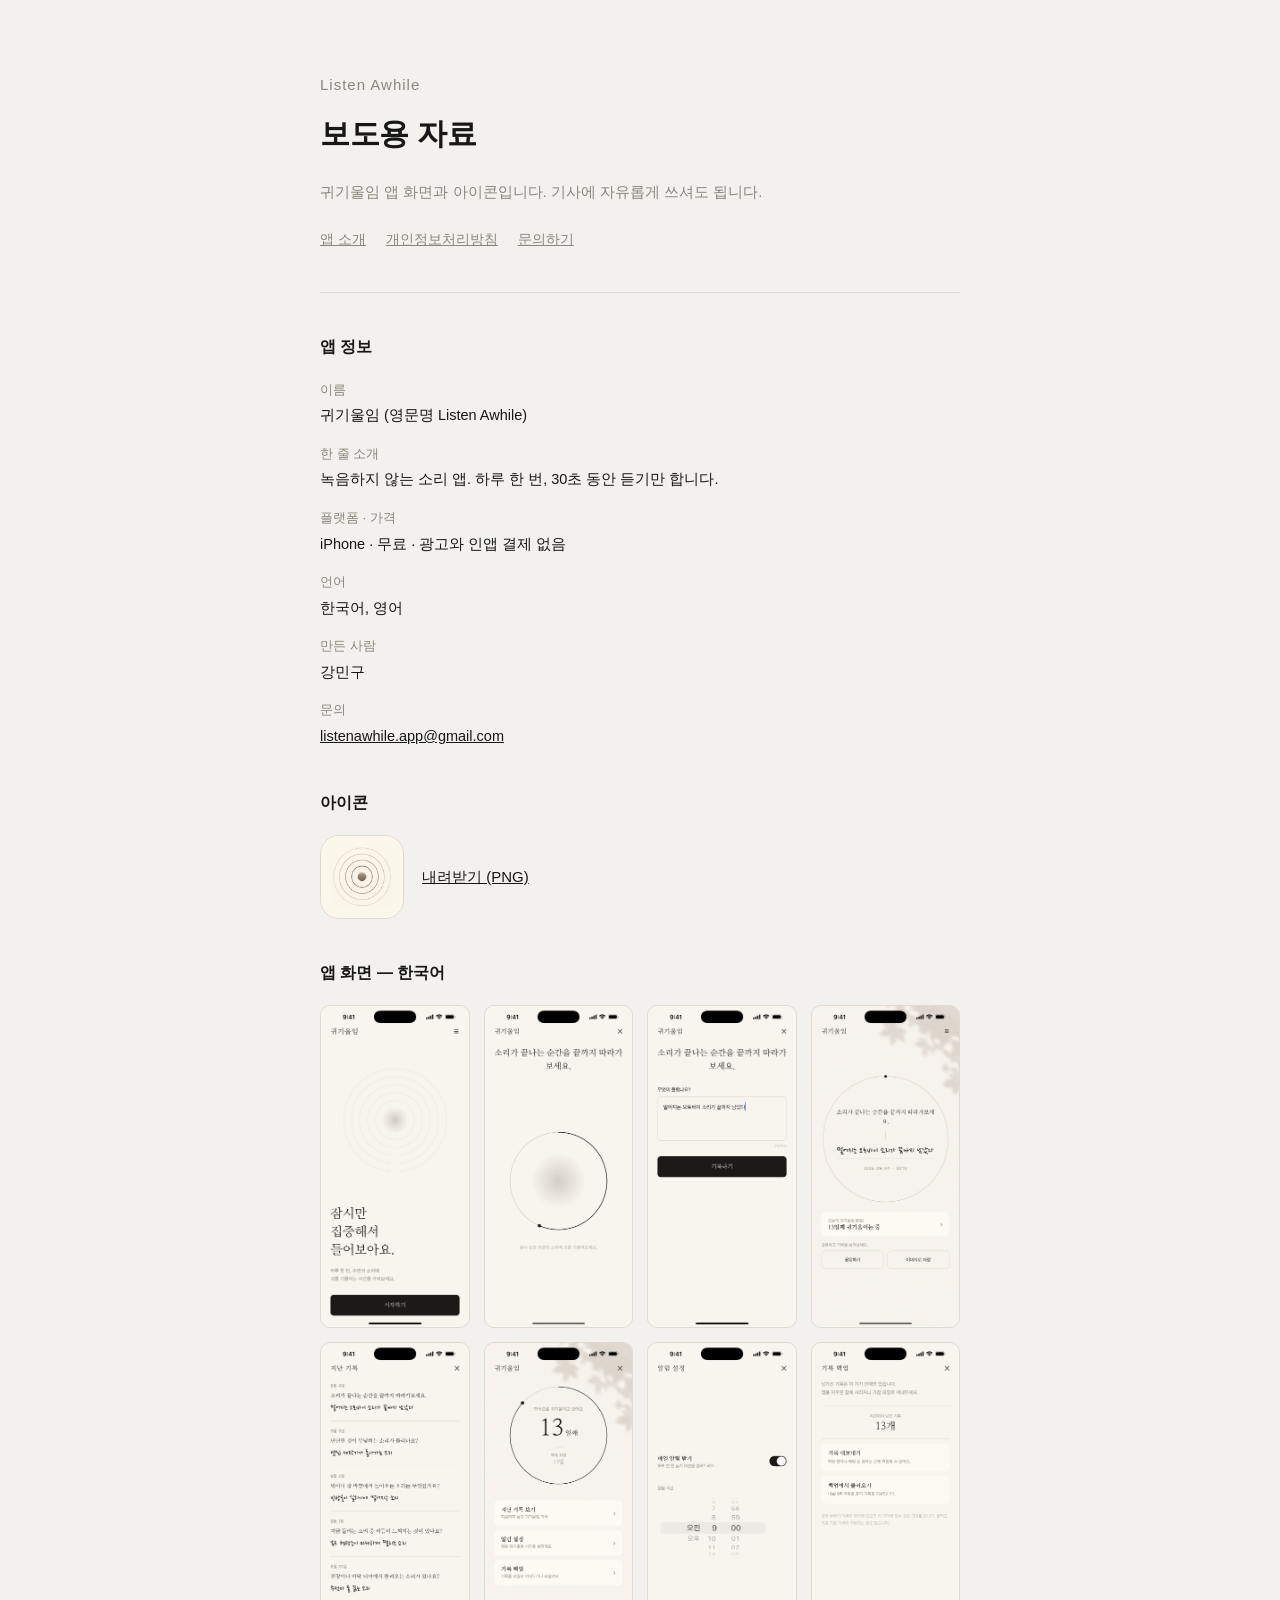
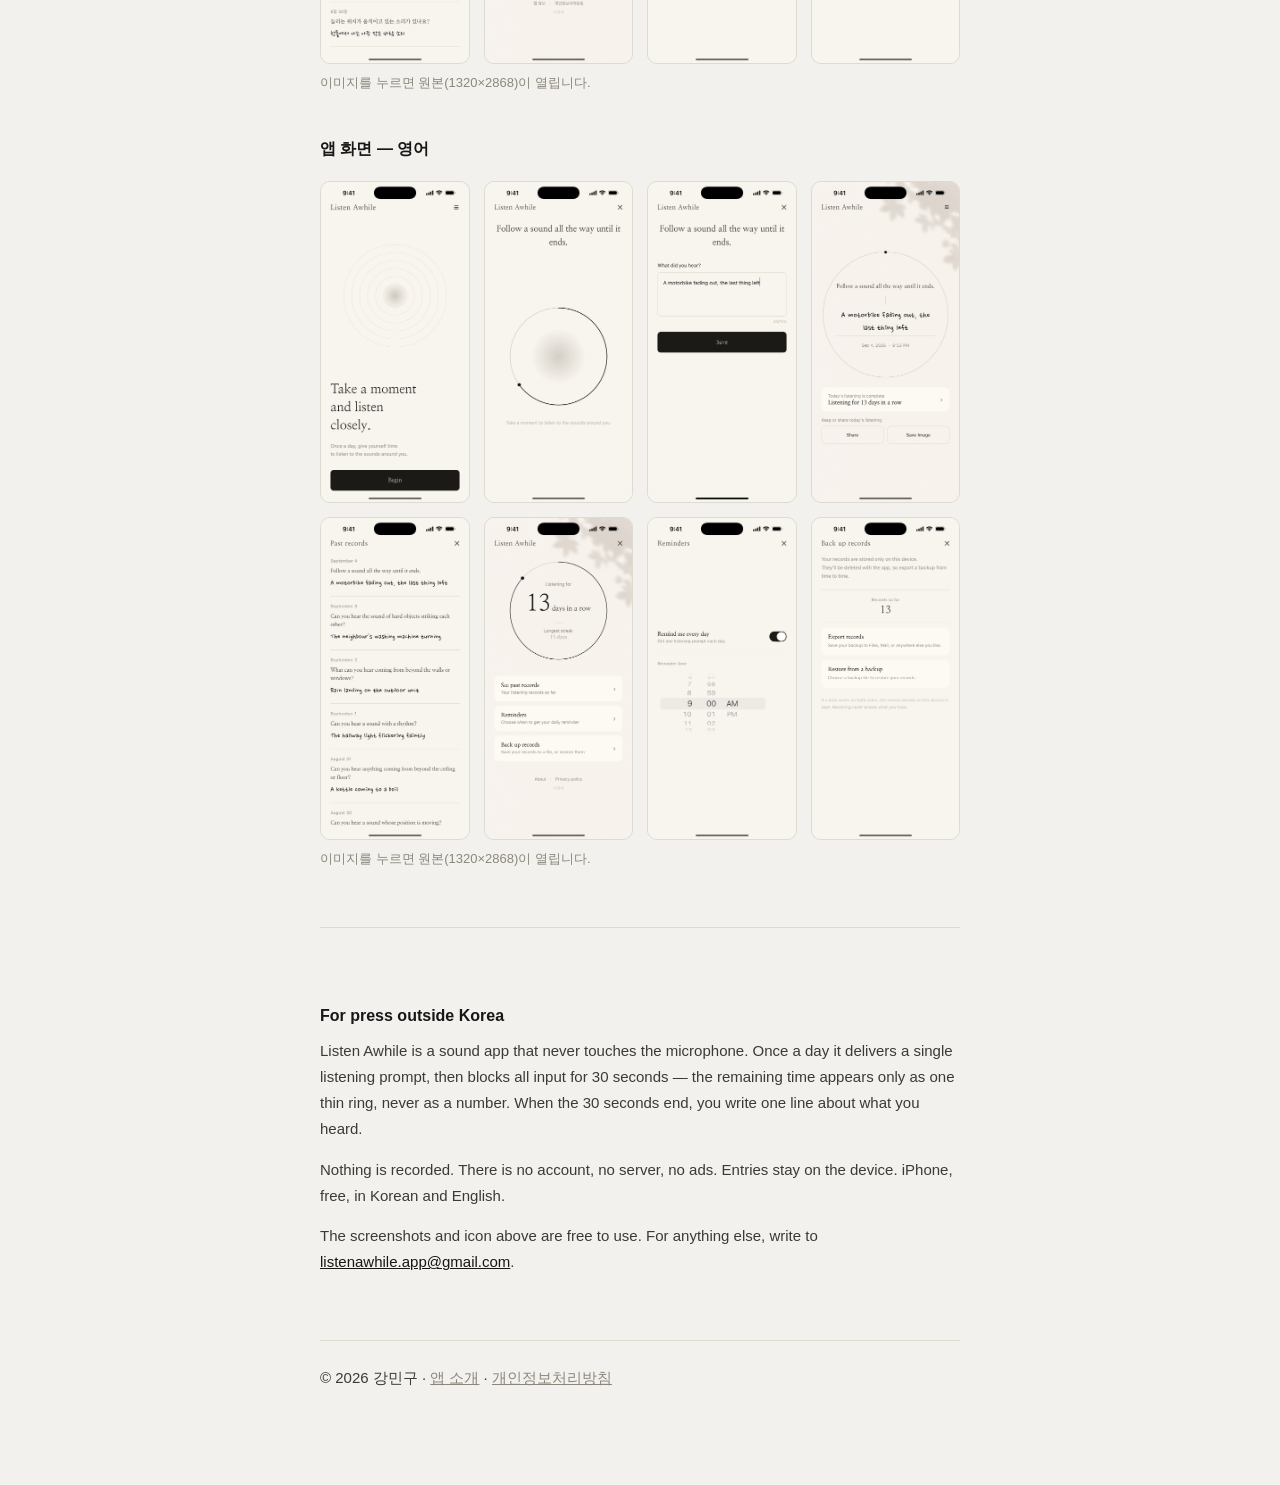
==== press.html @ 39605827 "보도용 자료 페이지를 연다 기자와 애플 편집팀이 앱 화면을 바로 받아 갈 자리가 필요했다. 앱 아이콘과 한/영 스크린샷 8장씩을 원본 크기로 올리고, 사이트 메뉴에는 걸지 않아 주" ====
<!doctype html>
<html lang="ko">
<head>
<meta charset="utf-8">
<meta name="viewport" content="width=device-width, initial-scale=1">
<title>보도용 자료 · 귀기울임 Listen Awhile</title>
<meta name="description" content="귀기울임 / Listen Awhile 보도용 앱 화면과 아이콘.">
<link rel="stylesheet" href="./style.css">
<style>
  .shots {
    display: grid;
    grid-template-columns: repeat(auto-fill, minmax(120px, 1fr));
    gap: 14px;
    margin: 18px 0 8px;
  }
  .shots a {
    display: block;
    border: 1px solid var(--line);
    border-radius: 10px;
    overflow: hidden;
    background: var(--card);
    line-height: 0;
  }
  .shots img { width: 100%; height: auto; display: block; }
  .caption { font-size: 13px; color: var(--muted); margin: 0 0 34px; }
  .icon-row { display: flex; align-items: center; gap: 18px; margin: 18px 0 8px; }
  .icon-row img { width: 84px; height: 84px; border-radius: 19px; border: 1px solid var(--line); }
  dl.facts { margin: 18px 0 0; font-size: 14.5px; }
  dl.facts dt { color: var(--muted); font-size: 13px; margin-top: 14px; }
  dl.facts dt:first-child { margin-top: 0; }
  dl.facts dd { margin: 2px 0 0; }
  .en { border-top: 1px solid var(--line); margin-top: 56px; padding-top: 34px; }
</style>
</head>
<body>
<div class="wrap">
  <header>
    <p class="brand">Listen Awhile</p>
    <h1>보도용 자료</h1>
    <p class="lead">귀기울임 앱 화면과 아이콘입니다. 기사에 자유롭게 쓰셔도 됩니다.</p>
    <nav>
      <a href="./index.html">앱 소개</a>
      <a href="./privacy.html">개인정보처리방침</a>
      <a href="mailto:listenawhile.app@gmail.com">문의하기</a>
    </nav>
  </header>

  <h2>앱 정보</h2>
  <dl class="facts">
    <dt>이름</dt><dd>귀기울임 (영문명 Listen Awhile)</dd>
    <dt>한 줄 소개</dt><dd>녹음하지 않는 소리 앱. 하루 한 번, 30초 동안 듣기만 합니다.</dd>
    <dt>플랫폼 · 가격</dt><dd>iPhone · 무료 · 광고와 인앱 결제 없음</dd>
    <dt>언어</dt><dd>한국어, 영어</dd>
    <dt>만든 사람</dt><dd>강민구</dd>
    <dt>문의</dt><dd><a href="mailto:listenawhile.app@gmail.com">listenawhile.app@gmail.com</a></dd>
  </dl>

  <h2>아이콘</h2>
  <div class="icon-row">
    <img src="./press/app-icon.png" alt="귀기울임 앱 아이콘">
    <p style="margin:0"><a href="./press/app-icon.png" download>내려받기 (PNG)</a></p>
  </div>

  <h2>앱 화면 — 한국어</h2>
  <div class="shots">
    <a href="./press/screenshots/ko/01-start.png"><img src="./press/screenshots/ko/01-start.png" alt="시작 화면" loading="lazy"></a>
    <a href="./press/screenshots/ko/02-listening.png"><img src="./press/screenshots/ko/02-listening.png" alt="30초 동안 듣는 화면" loading="lazy"></a>
    <a href="./press/screenshots/ko/03-write.png"><img src="./press/screenshots/ko/03-write.png" alt="한 줄 적는 화면" loading="lazy"></a>
    <a href="./press/screenshots/ko/04-done.png"><img src="./press/screenshots/ko/04-done.png" alt="완료 화면" loading="lazy"></a>
    <a href="./press/screenshots/ko/05-records.png"><img src="./press/screenshots/ko/05-records.png" alt="지난 기록" loading="lazy"></a>
    <a href="./press/screenshots/ko/06-menu.png"><img src="./press/screenshots/ko/06-menu.png" alt="메뉴" loading="lazy"></a>
    <a href="./press/screenshots/ko/07-extra-notifications.png"><img src="./press/screenshots/ko/07-extra-notifications.png" alt="알림 설정" loading="lazy"></a>
    <a href="./press/screenshots/ko/08-extra-backup.png"><img src="./press/screenshots/ko/08-extra-backup.png" alt="기록 백업" loading="lazy"></a>
  </div>
  <p class="caption">이미지를 누르면 원본(1320×2868)이 열립니다.</p>

  <h2>앱 화면 — 영어</h2>
  <div class="shots">
    <a href="./press/screenshots/en/01-start.png"><img src="./press/screenshots/en/01-start.png" alt="Start screen" loading="lazy"></a>
    <a href="./press/screenshots/en/02-listening.png"><img src="./press/screenshots/en/02-listening.png" alt="Listening screen" loading="lazy"></a>
    <a href="./press/screenshots/en/03-write.png"><img src="./press/screenshots/en/03-write.png" alt="Writing screen" loading="lazy"></a>
    <a href="./press/screenshots/en/04-done.png"><img src="./press/screenshots/en/04-done.png" alt="Done screen" loading="lazy"></a>
    <a href="./press/screenshots/en/05-records.png"><img src="./press/screenshots/en/05-records.png" alt="Past records" loading="lazy"></a>
    <a href="./press/screenshots/en/06-menu.png"><img src="./press/screenshots/en/06-menu.png" alt="Menu" loading="lazy"></a>
    <a href="./press/screenshots/en/07-extra-notifications.png"><img src="./press/screenshots/en/07-extra-notifications.png" alt="Notification settings" loading="lazy"></a>
    <a href="./press/screenshots/en/08-extra-backup.png"><img src="./press/screenshots/en/08-extra-backup.png" alt="Backup" loading="lazy"></a>
  </div>
  <p class="caption">이미지를 누르면 원본(1320×2868)이 열립니다.</p>

  <div class="en">
    <h2>For press outside Korea</h2>
    <p>Listen Awhile is a sound app that never touches the microphone. Once a day it delivers a single listening prompt, then blocks all input for 30 seconds — the remaining time appears only as one thin ring, never as a number. When the 30 seconds end, you write one line about what you heard.</p>
    <p>Nothing is recorded. There is no account, no server, no ads. Entries stay on the device. iPhone, free, in Korean and English.</p>
    <p>The screenshots and icon above are free to use. For anything else, write to <a href="mailto:listenawhile.app@gmail.com">listenawhile.app@gmail.com</a>.</p>
  </div>

  <footer>
    <p>© 2026 강민구 · <a href="./index.html">앱 소개</a> · <a href="./privacy.html">개인정보처리방침</a></p>
  </footer>
</div>
</body>
</html>
---- style.css ----
:root {
  --bg: #F2F1ED;
  --text: #171717;
  --muted: #8C877C;
  --line: #DEDACF;
  --card: #F7F6F4;
}
* { box-sizing: border-box; }
body {
  margin: 0;
  padding: 0 24px 80px;
  background: var(--bg);
  color: var(--text);
  font-family: -apple-system, BlinkMacSystemFont, "Apple SD Gothic Neo", "Noto Sans KR", sans-serif;
  line-height: 1.75;
  -webkit-text-size-adjust: 100%;
}
.wrap { max-width: 640px; margin: 0 auto; }
header { padding: 72px 0 40px; border-bottom: 1px solid var(--line); }
.brand { font-size: 15px; letter-spacing: 1px; color: var(--muted); margin: 0 0 10px; }
h1 { font-size: 30px; font-weight: 600; margin: 0; letter-spacing: -0.01em; }
.lead { margin: 18px 0 0; color: var(--muted); font-size: 15px; }
h2 { font-size: 16px; font-weight: 600; margin: 40px 0 8px; }
p { margin: 0 0 14px; font-size: 15px; color: #3d3a35; }
a { color: var(--text); }
.note { background: var(--card); border-radius: 12px; padding: 20px 22px; margin: 28px 0; }
.note p { margin: 0; font-size: 14.5px; }
footer { margin-top: 64px; padding-top: 24px; border-top: 1px solid var(--line); font-size: 13px; color: var(--muted); }
footer a { color: var(--muted); }
nav { margin-top: 22px; font-size: 14px; }
nav a { margin-right: 16px; color: var(--muted); }
@media (prefers-color-scheme: dark) {
  :root { --bg: #16150F; --text: #EDEAE1; --muted: #948E80; --line: #322F27; --card: #1E1C16; }
  p { color: #C9C4B8; }
}
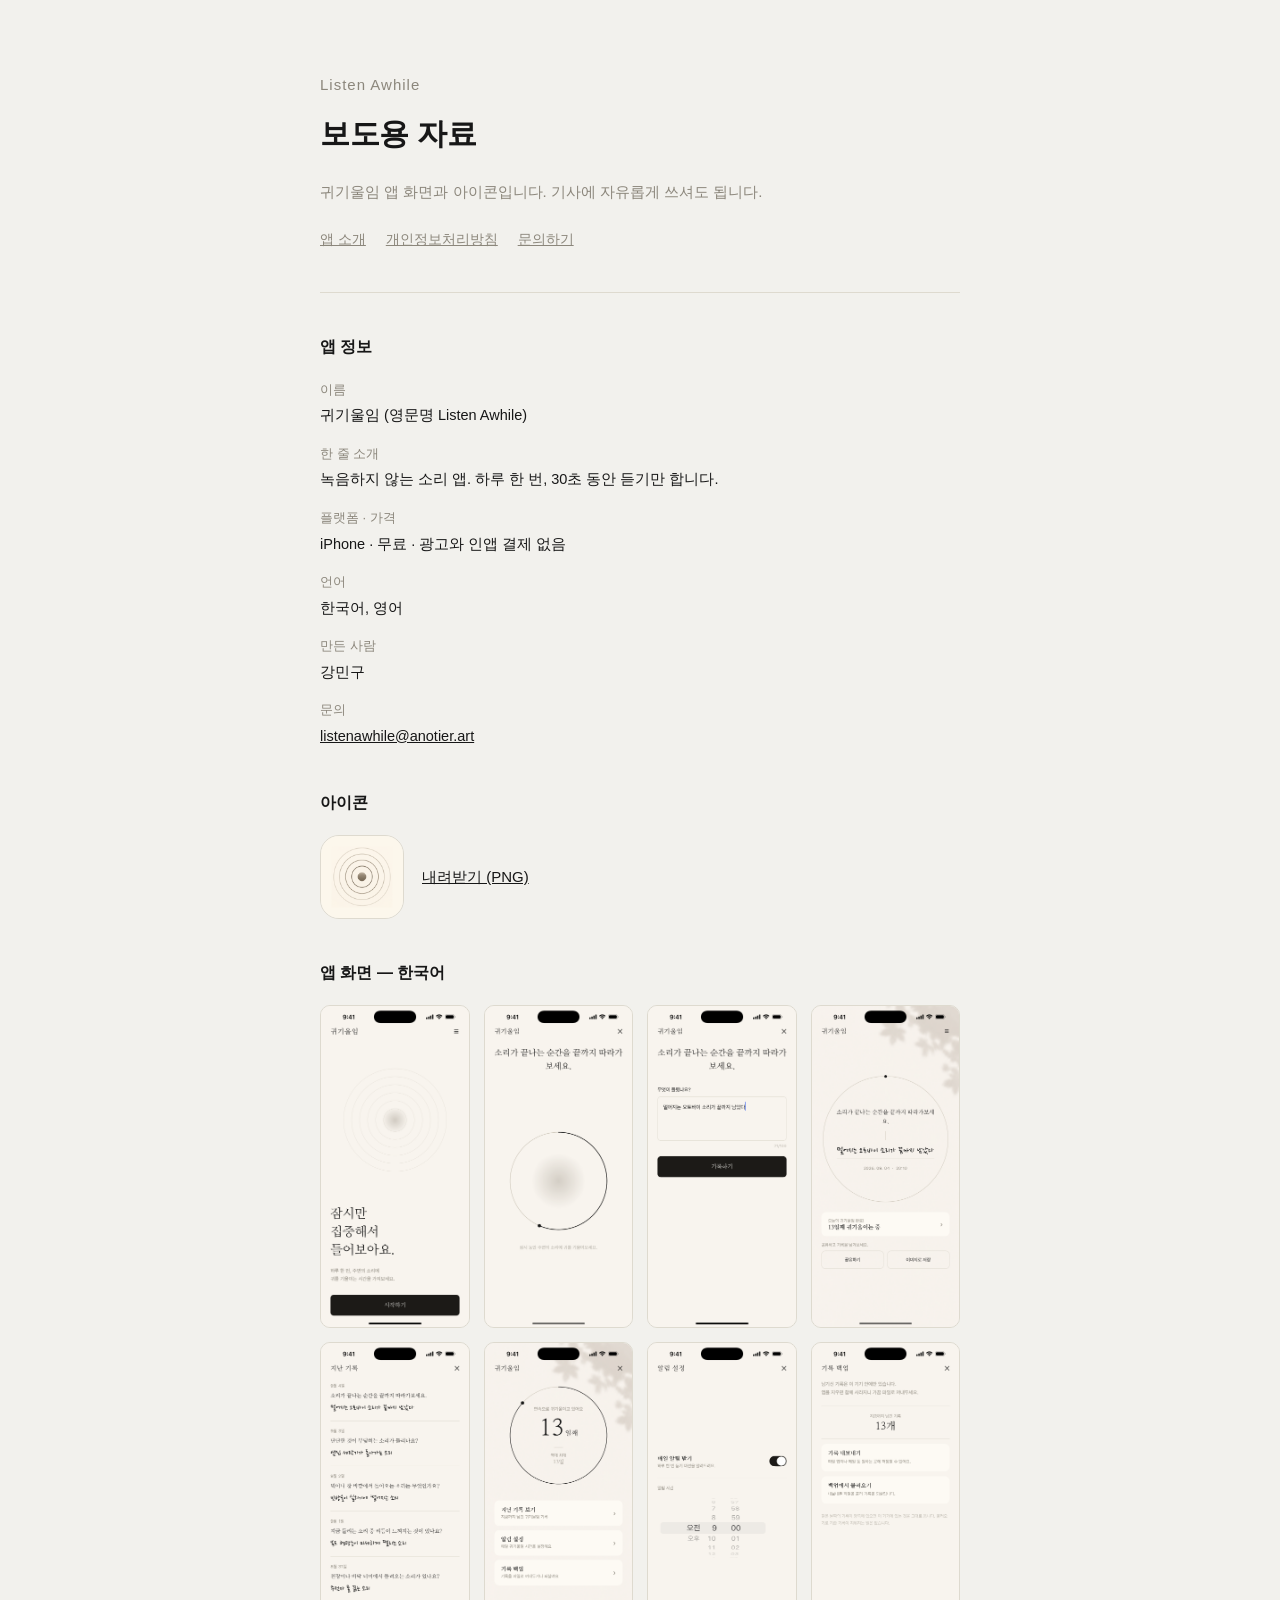
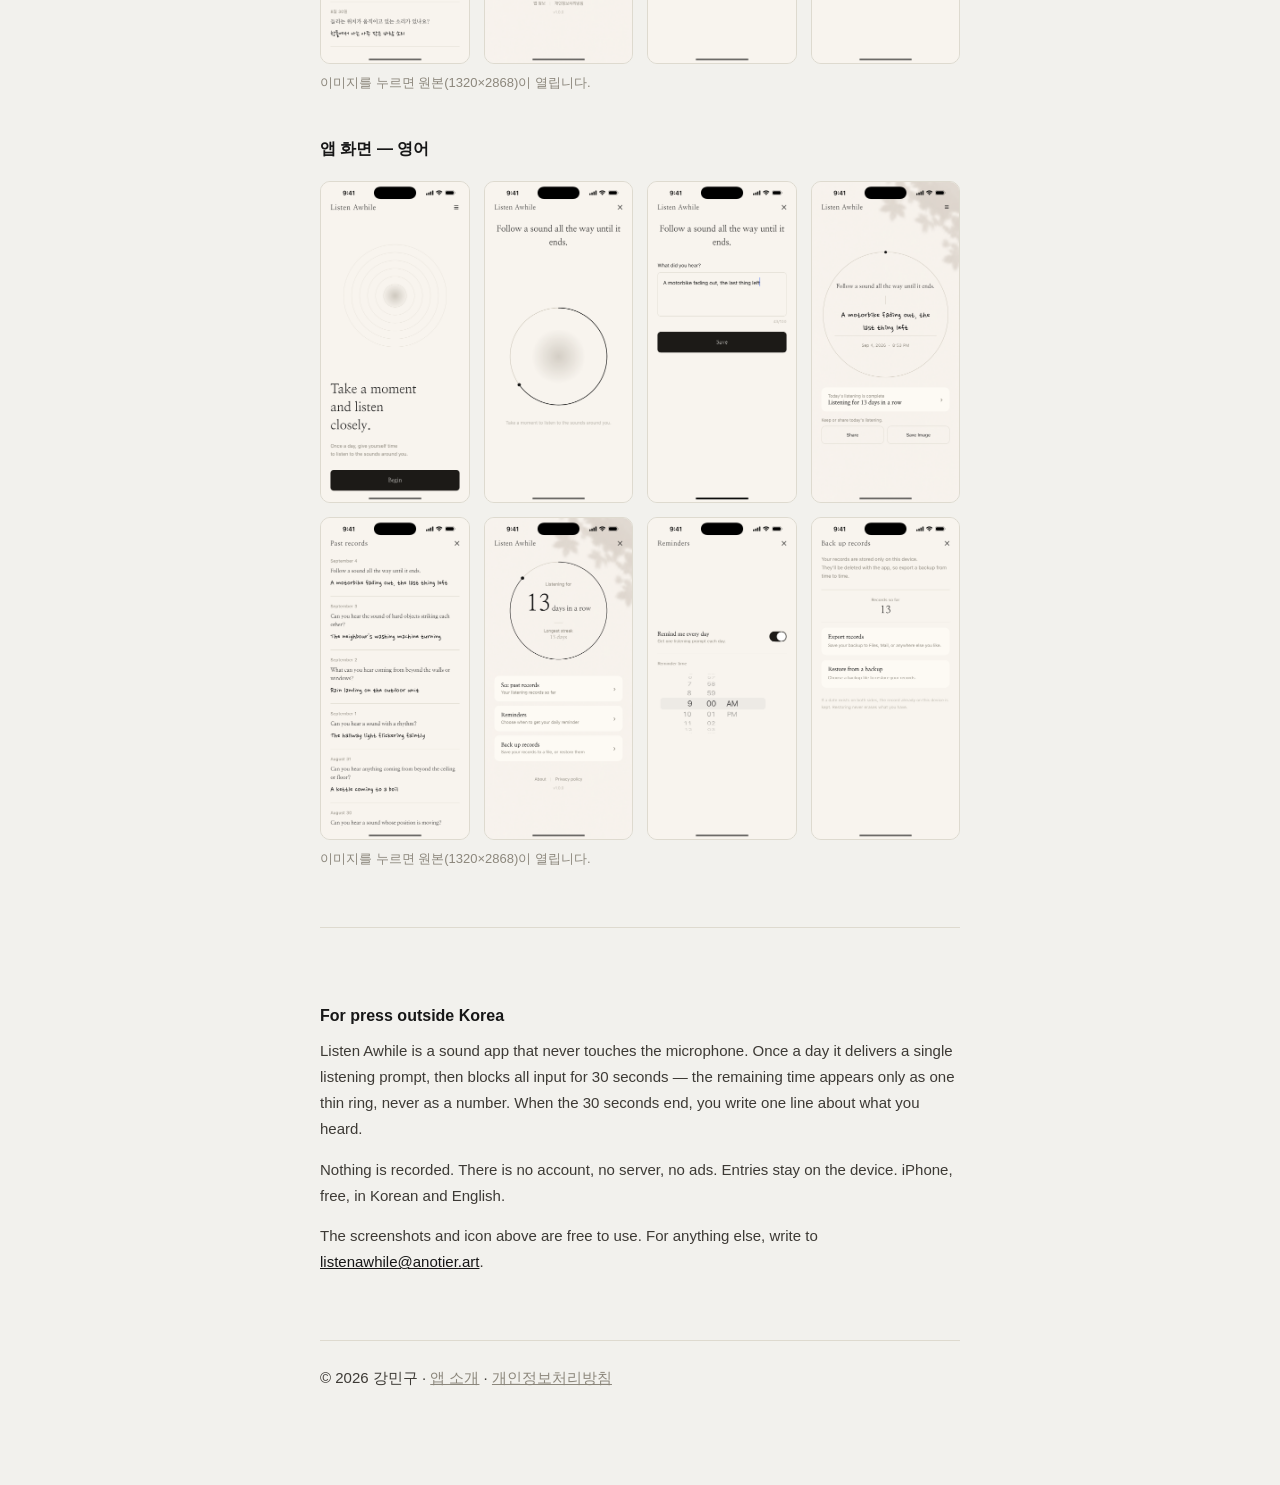
==== commit 51178df1: "문의 이메일을 listenawhile@anotier.art로 바꾼다 Co-Authored-By: Claude Opus 5.5 <noreply@anthropic.com>" ====
--- a/press.html
+++ b/press.html
@@ -41,7 +41,7 @@
     <nav>
       <a href="./index.html">앱 소개</a>
       <a href="./privacy.html">개인정보처리방침</a>
-      <a href="mailto:listenawhile.app@gmail.com">문의하기</a>
+      <a href="mailto:listenawhile@anotier.art">문의하기</a>
     </nav>
   </header>
 
@@ -52,7 +52,7 @@
     <dt>플랫폼 · 가격</dt><dd>iPhone · 무료 · 광고와 인앱 결제 없음</dd>
     <dt>언어</dt><dd>한국어, 영어</dd>
     <dt>만든 사람</dt><dd>강민구</dd>
-    <dt>문의</dt><dd><a href="mailto:listenawhile.app@gmail.com">listenawhile.app@gmail.com</a></dd>
+    <dt>문의</dt><dd><a href="mailto:listenawhile@anotier.art">listenawhile@anotier.art</a></dd>
   </dl>
 
   <h2>아이콘</h2>
@@ -91,7 +91,7 @@
     <h2>For press outside Korea</h2>
     <p>Listen Awhile is a sound app that never touches the microphone. Once a day it delivers a single listening prompt, then blocks all input for 30 seconds — the remaining time appears only as one thin ring, never as a number. When the 30 seconds end, you write one line about what you heard.</p>
     <p>Nothing is recorded. There is no account, no server, no ads. Entries stay on the device. iPhone, free, in Korean and English.</p>
-    <p>The screenshots and icon above are free to use. For anything else, write to <a href="mailto:listenawhile.app@gmail.com">listenawhile.app@gmail.com</a>.</p>
+    <p>The screenshots and icon above are free to use. For anything else, write to <a href="mailto:listenawhile@anotier.art">listenawhile@anotier.art</a>.</p>
   </div>
 
   <footer>
